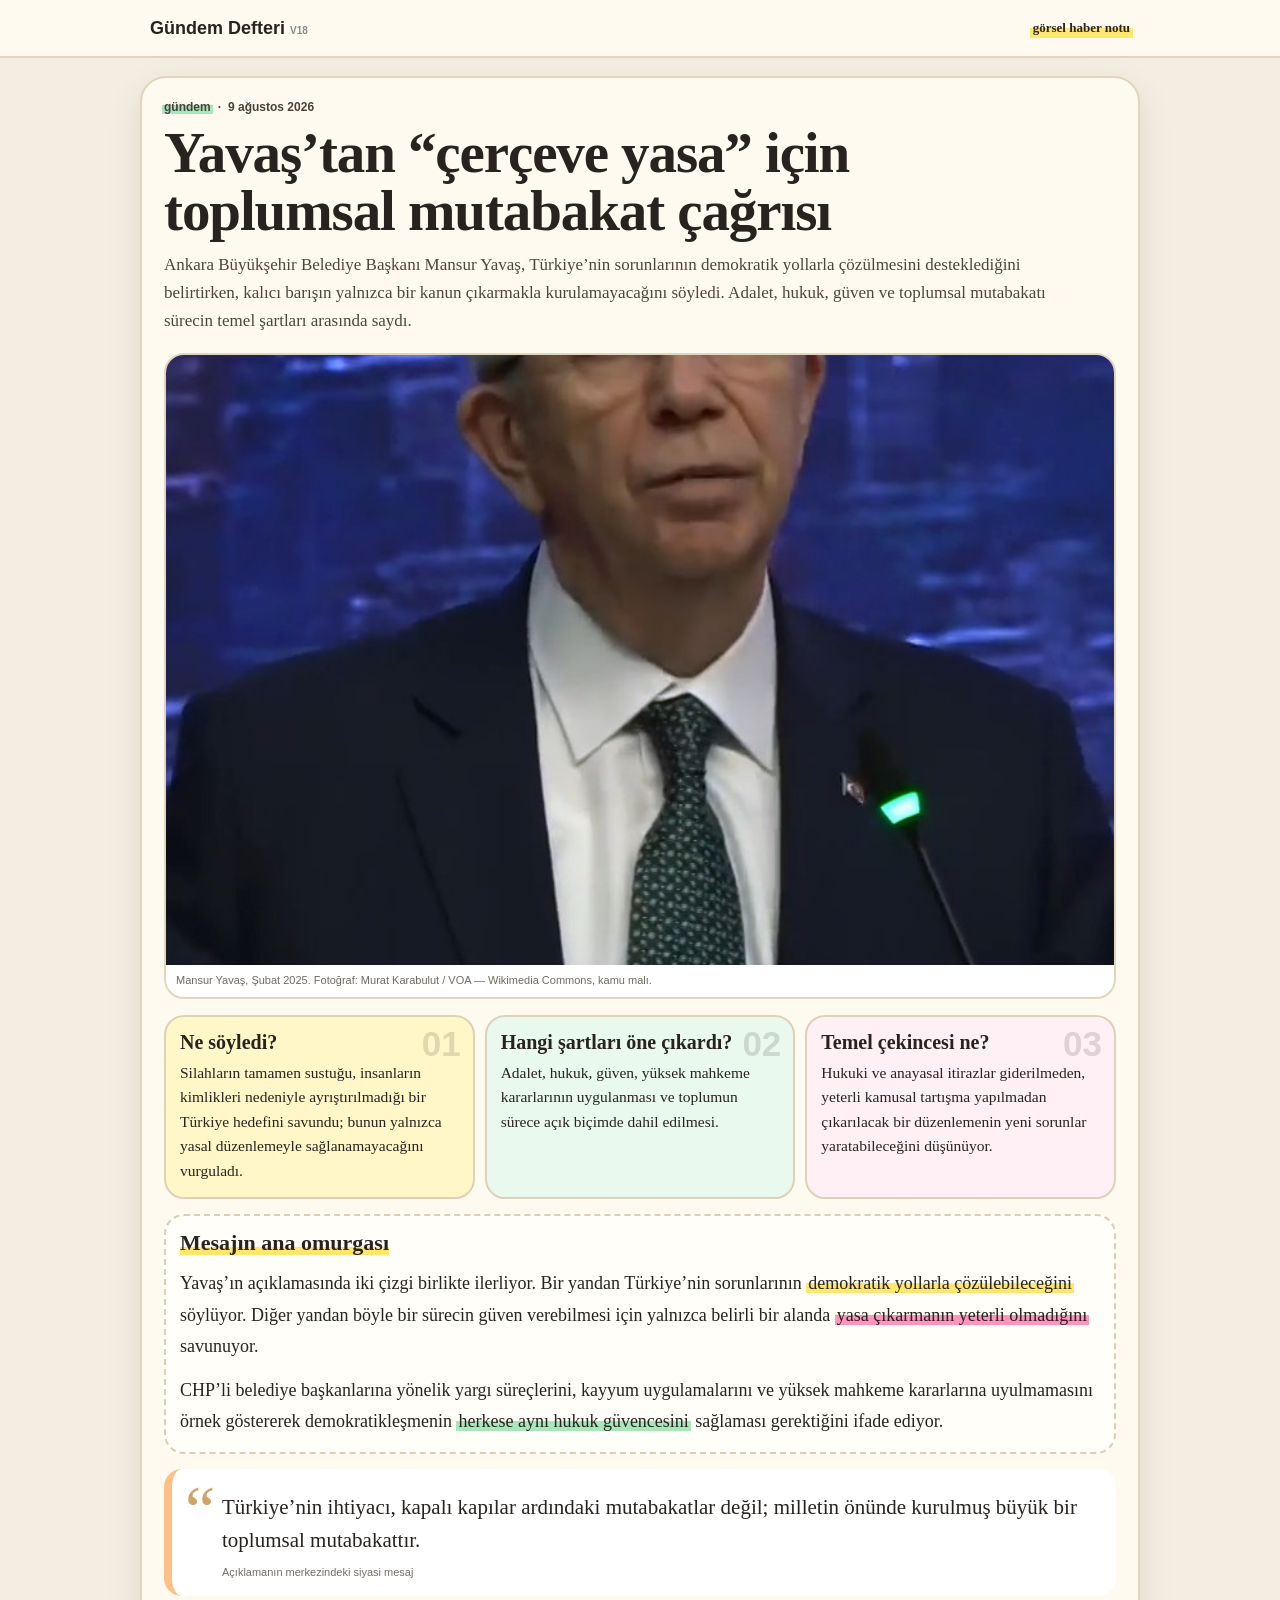
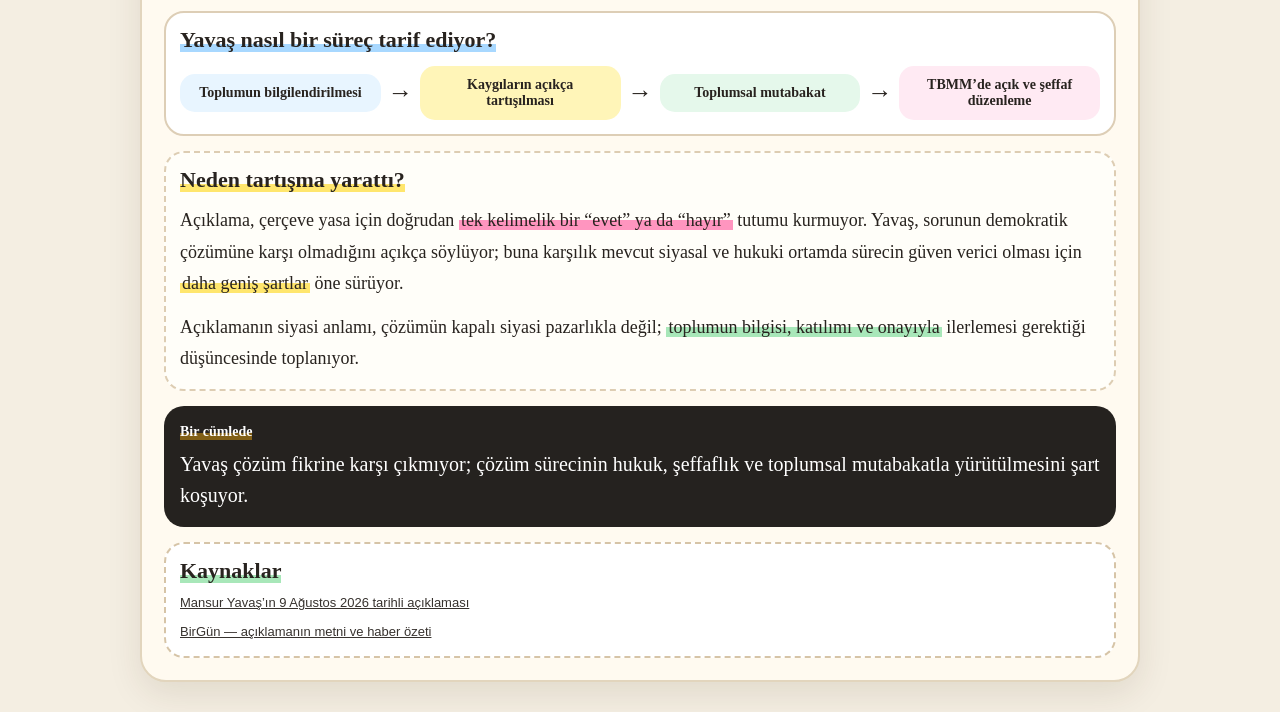
==== article.html @ c3c92a4d "Add files via upload" ====
<!doctype html>
<html lang="tr">
<head>
  <meta charset="utf-8">
  <meta name="viewport" content="width=device-width,initial-scale=1,viewport-fit=cover">
  <title>Gündem Defteri</title>
  <link rel="stylesheet" href="design-system.css">
</head>
<body>
  <header class="article-toolbar">
    <div class="toolbar-inner">
      <a class="brand" href="index.html">Gündem Defteri <small style="font-size:10px;color:#888;font-weight:700">V18</small></a>
      <span class="hand badge">görsel haber notu</span>
    </div>
  </header>
  <main id="articleRoot" class="article-shell" aria-live="polite">
    <div class="loading">Haber yükleniyor…</div>
  </main>
  <script src="data.js"></script>
  <script src="components.js"></script>
</body>
</html>
---- design-system.css ----
*{box-sizing:border-box}
:root{
 --paper:#fffaf0;--paper2:#fff6e8;--ink:#28231f;--muted:#6d655c;--line:#e2d5bd;
 --yellow:#ffe66d;--green:#a8e7b9;--pink:#ff95bf;--blue:#a8d8ff;--orange:#ffc087;
 --shadow:0 12px 34px rgba(55,37,13,.10);
}
html,body{margin:0;min-height:100%;background:#f4eee2;color:var(--ink);font-family:Arial,Helvetica,sans-serif}
img{display:block;max-width:100%} a{color:inherit}.hand{font-family:"Segoe Print","Bradley Hand","Comic Sans MS",cursive}
.article-toolbar{position:sticky;top:0;z-index:10;height:58px;background:rgba(255,250,240,.96);backdrop-filter:blur(8px);border-bottom:2px solid var(--line)}
.toolbar-inner{width:min(980px,calc(100% - 18px));height:100%;margin:auto;display:flex;align-items:center;justify-content:space-between;gap:14px}
.brand{text-decoration:none;font-weight:900;font-size:18px}.badge{font-size:13px;font-weight:900;position:relative;z-index:1}.badge:after{content:"";position:absolute;left:-3px;right:-3px;bottom:-2px;height:10px;background:var(--yellow);z-index:-1}
.article-shell{width:min(1000px,calc(100% - 12px));margin:12px auto 30px}.loading,.error-card{background:#fff;border:2px solid var(--line);border-radius:20px;padding:20px}
.article{background:var(--paper);border:2px solid var(--line);border-radius:26px;box-shadow:var(--shadow);padding:14px;overflow:hidden}
.article-head{max-width:900px}.article-meta{display:flex;gap:7px;font:900 12px Arial;color:#49423b;text-transform:lowercase}.article-meta span:first-child{position:relative;z-index:1}.article-meta span:first-child:after{content:"";position:absolute;left:-2px;right:-2px;bottom:0;height:9px;background:var(--green);z-index:-1}
.article-head h1{margin:10px 0 12px;font-size:clamp(31px,7vw,57px);line-height:1.01;letter-spacing:-1.1px}.lead{margin:0;font-size:17px;line-height:1.65;color:#4d453d}
.hero-photo{margin:18px 0 0;border:2px solid var(--line);border-radius:20px;overflow:hidden;background:#eee2cc}.hero-photo img{width:100%;max-height:610px;object-fit:cover}.hero-photo figcaption{padding:8px 10px;background:#fff;font:11px/1.4 Arial;color:#72695f}
.article-content{display:grid;gap:15px;margin-top:16px}
.summary-grid{display:grid;grid-template-columns:1fr;gap:10px}.summary-card{position:relative;border:2px solid #dfd0b8;border-radius:20px;padding:14px;overflow:hidden}.summary-card h2{margin:0 38px 7px 0;font-size:20px}.summary-card p{margin:0;font-size:15.5px;line-height:1.58}.summary-index{position:absolute;top:7px;right:12px;font:900 35px Arial;opacity:.15}.tone-yellow{background:#fff7c8}.tone-green{background:#eaf9ee}.tone-pink{background:#fff0f6}.tone-blue{background:#edf7ff}.tone-orange{background:#fff1df}
.notebook-block{background:#fffef9;border:2px dashed #ddcdb3;border-radius:20px;padding:14px}.section-title{display:inline;margin:0 0 10px;font-size:22px;line-height:1.2;background:linear-gradient(transparent 68%,var(--yellow) 68%)}.notebook-block p{margin:12px 0 0;font-size:18px;line-height:1.75}
mark{color:inherit;padding:0 2px;background:transparent}.hl-yellow{background:linear-gradient(transparent 48%,var(--yellow) 48%)}.hl-green{background:linear-gradient(transparent 48%,var(--green) 48%)}.hl-pink{background:linear-gradient(transparent 48%,var(--pink) 48%)}.hl-blue{background:linear-gradient(transparent 48%,var(--blue) 48%)}.hl-orange{background:linear-gradient(transparent 48%,var(--orange) 48%)}
.quote-note{position:relative;background:#fff;border-left:8px solid var(--orange);border-radius:18px;padding:22px 17px 16px 50px}.quote-mark{position:absolute;left:13px;top:2px;font:68px Georgia;color:#d3a267}.quote-note p{margin:0;font-size:21px;line-height:1.55}.quote-note span{display:block;margin-top:9px;font:11px/1.4 Arial;color:#776e63}
.infographic{background:#fff;border:2px solid #ddceb6;border-radius:20px;padding:14px}.infographic .section-title{background:linear-gradient(transparent 68%,var(--blue) 68%)}.flow{display:flex;align-items:center;gap:7px;flex-wrap:wrap;margin-top:12px}.flow-node{flex:1 1 145px;padding:11px 12px;border-radius:15px;text-align:center;font-size:14px;font-weight:900}.flow-arrow{font:25px Arial}.infographic .tone-blue{background:#e8f5ff}.infographic .tone-yellow{background:#fff5b8}.infographic .tone-green{background:#e5f8eb}.infographic .tone-pink{background:#ffeaf3}
.takeaway{background:#25221f;color:#fff;border-radius:20px;padding:16px}.takeaway-label{display:inline-block;font-weight:900;font-size:14px;background:linear-gradient(transparent 55%,#815f16 55%)}.takeaway p{margin:9px 0 0;font-size:20px;line-height:1.55}
.sources{background:#fff;border:2px dashed #d6c4a7;border-radius:20px;padding:14px}.sources .section-title{background:linear-gradient(transparent 68%,var(--green) 68%)}.sources a{display:block;margin:10px 0 0;font:13px/1.45 Arial;color:#37322e}
.launcher{min-height:100vh;display:grid;place-items:center;padding:16px}.launcher-card{width:min(680px,100%);background:#fff;border:1px solid #ddd;border-radius:24px;padding:24px;box-shadow:0 12px 30px rgba(0,0,0,.07)}.launcher-kicker{font:900 11px Arial;letter-spacing:1px;color:#a1101b}.launcher-card h1{font-size:38px;margin:8px 0}.launcher-card p{line-height:1.6;color:#50545a}.launch-button{display:inline-block;margin-top:8px;padding:12px 16px;border-radius:14px;background:#171717;color:white;text-decoration:none;font-weight:800}.launcher-note{margin-top:18px;font-size:12px;color:#777}.launcher code,.error-card code{background:#f3f3f3;padding:2px 5px;border-radius:5px}
@media(min-width:760px){.article{padding:22px}.summary-grid{grid-template-columns:repeat(3,1fr)}.article-shell{margin-top:18px}}
@media(max-width:520px){.article-shell{width:calc(100% - 8px);margin-top:6px}.article{padding:11px;border-radius:20px}.article-head h1{font-size:35px}.lead{font-size:16px}.hero-photo img{aspect-ratio:4/3;max-height:none}.notebook-block p{font-size:17px}.quote-note p{font-size:18px}.flow-arrow{display:none}}

/* ===== V11 HOME ===== */
.home-body{
  margin:0;
  width:100%;
  height:100%;
  overflow:hidden;
  background:#f2f3f5;
  color:#171717;
  font-family:Arial,Helvetica,sans-serif;
}
.home-header{
  height:60px;
  background:#fff;
  border-bottom:1px solid #dfe3e8;
}
.home-header-inner{
  width:min(1180px,calc(100% - 18px));
  height:100%;
  margin:auto;
  display:flex;
  align-items:center;
  gap:18px;
}
.home-logo{
  color:#171717;
  text-decoration:none;
  font-size:22px;
  font-weight:900;
  letter-spacing:-.6px;
  white-space:nowrap;
}
.home-nav{
  min-width:0;
  display:flex;
  gap:8px;
  overflow-x:auto;
  scrollbar-width:none;
}
.home-nav::-webkit-scrollbar{display:none}
.home-nav a{
  flex:0 0 auto;
  color:#444;
  text-decoration:none;
  font-size:12px;
  font-weight:700;
  background:#f4f5f7;
  border-radius:999px;
  padding:8px 11px;
}
.home-shell{
  width:100%;
  height:calc(100dvh - 60px);
  padding:10px;
  display:grid;
  place-items:center;
  overflow:hidden;
}
.home-slider{
  position:relative;
  width:min(1000px,100%);
  height:min(720px,calc(100dvh - 82px));
  background:#fff;
  border:1px solid #dfe3e8;
  border-radius:24px;
  overflow:hidden;
  box-shadow:0 10px 30px rgba(0,0,0,.08);
}
#homeSlides{position:absolute;inset:0 0 54px}
.home-slide{
  position:absolute;
  inset:0;
  display:none;
  grid-template-rows:minmax(0,1fr) auto;
  background:#fff;
}
.home-slide.active{display:grid}
.home-media{
  position:relative;
  min-height:0;
  overflow:hidden;
  background:#dfe3e8;
  cursor:grab;
  touch-action:pan-y;
  user-select:none;
  -webkit-user-select:none;
}
.home-media.dragging{cursor:grabbing}
.home-media img{
  width:100%;
  height:100%;
  object-fit:cover;
  object-position:center;
  pointer-events:none;
}
.home-category,.home-swipe{
  position:absolute;
  z-index:4;
  top:12px;
  background:rgba(255,255,255,.94);
  backdrop-filter:blur(5px);
  padding:6px 10px;
  border-radius:999px;
  font-size:11px;
  font-weight:800;
  box-shadow:0 2px 8px rgba(0,0,0,.07);
}
.home-category{left:12px}
.home-swipe{right:12px}
.home-arrow{
  position:absolute;
  z-index:5;
  top:50%;
  transform:translateY(-50%);
  width:44px;
  height:66px;
  border:0;
  background:rgba(255,255,255,.93);
  color:#222;
  font-size:36px;
  cursor:pointer;
  box-shadow:0 3px 10px rgba(0,0,0,.12);
}
.home-arrow.prev{left:0;border-radius:0 12px 12px 0}
.home-arrow.next{right:0;border-radius:12px 0 0 12px}
.home-copy{
  padding:16px 18px 15px;
  min-width:0;
}
.home-copy h1{
  margin:0;
  font-family:Arial,Helvetica,sans-serif;
  font-size:clamp(25px,5vw,43px);
  line-height:1.02;
  letter-spacing:-1px;
  overflow-wrap:anywhere;
}
.home-copy p{
  margin:9px 0 8px;
  font-family:Arial,Helvetica,sans-serif;
  font-size:14px;
  line-height:1.5;
  color:#5b6169;
}
.home-open-label{
  font-size:11px;
  font-weight:800;
  color:#b20f19;
}
.home-open-label.muted{color:#81868c}
.home-bottom{
  position:absolute;
  left:0;right:0;bottom:0;
  height:54px;
  border-top:1px solid #e2e5e9;
  background:#fff;
  display:flex;
  align-items:center;
  gap:10px;
  padding:8px 12px;
}
.home-pager{
  min-width:0;
  display:flex;
  gap:5px;
  overflow-x:auto;
  scrollbar-width:none;
  flex:1;
}
.home-pager::-webkit-scrollbar{display:none}
.home-pager button{
  flex:0 0 30px;
  width:30px;
  height:30px;
  border-radius:50%;
  border:1px solid #d8dde3;
  background:#fff;
  color:#222;
  font-size:11px;
  font-weight:800;
  cursor:pointer;
}
.home-pager button.active{
  background:#171717;
  color:#fff;
  border-color:#171717;
}
.home-drag-hint{
  flex:0 0 auto;
  white-space:nowrap;
  font-size:10px;
  font-weight:700;
  color:#666;
}
.feed-placeholder{
  width:100%;
  height:100%;
  background:
    radial-gradient(circle at 70% 20%,rgba(255,255,255,.18),transparent 28%),
    linear-gradient(135deg,var(--placeholder),#1c2530);
  color:white;
  display:flex;
  flex-direction:column;
  justify-content:flex-end;
  align-items:flex-start;
  padding:30px;
}
.placeholder-index{
  font-family:Arial Black,Arial,sans-serif;
  font-size:clamp(86px,18vw,190px);
  line-height:.8;
  opacity:.16;
}
.placeholder-label{
  margin-top:18px;
  font-size:12px;
  font-weight:900;
  letter-spacing:2px;
  opacity:.75;
}
.home-error{padding:30px;font-family:Arial,Helvetica,sans-serif}

@media(min-width:760px){
  #homeSlides{bottom:56px}
  .home-slide{grid-template-rows:minmax(0,1fr) 190px}
  .home-copy{padding:18px 22px}
}
@media(max-width:560px){
  .home-header{height:56px}
  .home-header-inner{gap:9px}
  .home-logo{font-size:18px}
  .home-nav a{font-size:11px;padding:7px 9px}
  .home-shell{
    height:calc(100dvh - 56px);
    padding:5px;
  }
  .home-slider{
    height:calc(100dvh - 64px);
    border-radius:17px;
  }
  #homeSlides{bottom:50px}
  .home-slide{grid-template-rows:minmax(0,58%) minmax(0,42%)}
  .home-copy{
    padding:12px 13px 10px;
    overflow:hidden;
  }
  .home-copy h1{font-size:25px}
  .home-copy p{
    font-size:13px;
    line-height:1.4;
    display:-webkit-box;
    -webkit-line-clamp:3;
    -webkit-box-orient:vertical;
    overflow:hidden;
  }
  .home-bottom{height:50px;padding:7px 8px}
  .home-pager button{flex-basis:26px;width:26px;height:26px;font-size:10px}
  .home-drag-hint{display:none}
  .feed-placeholder{padding:20px}
}
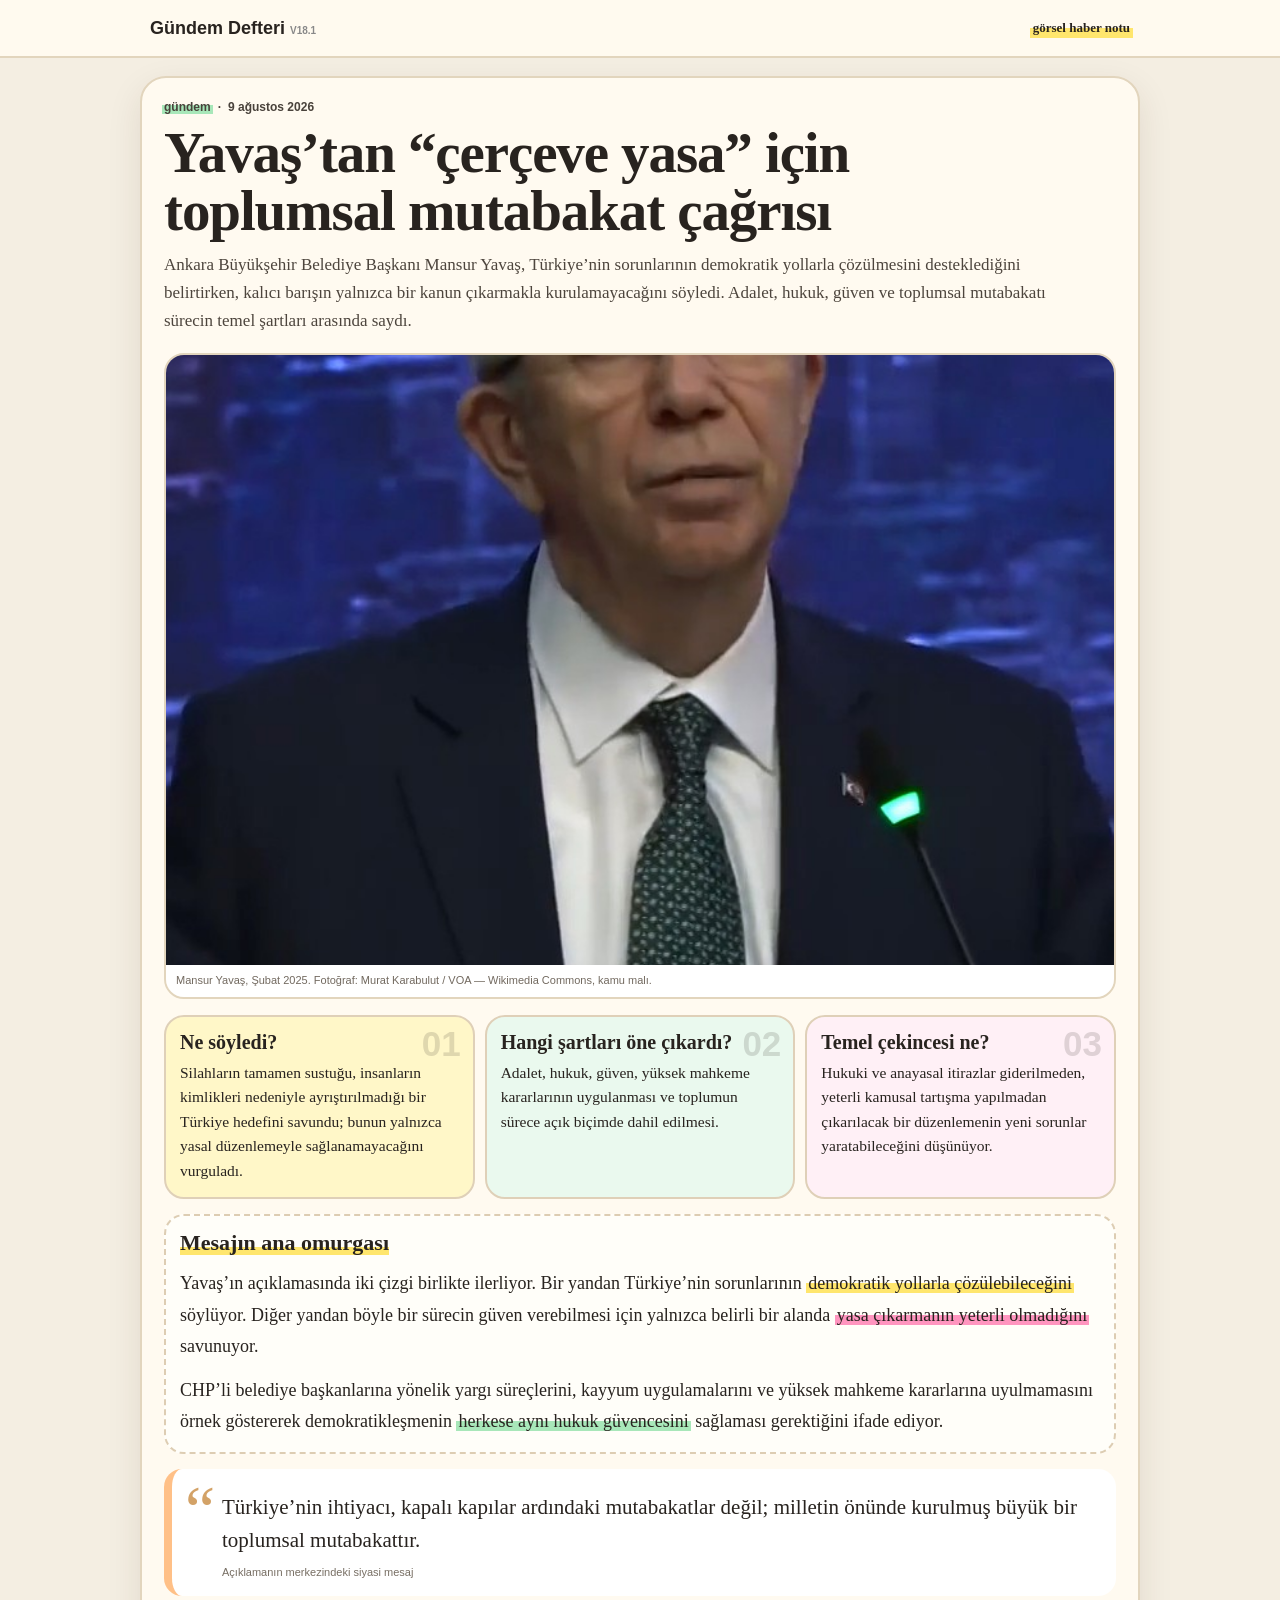
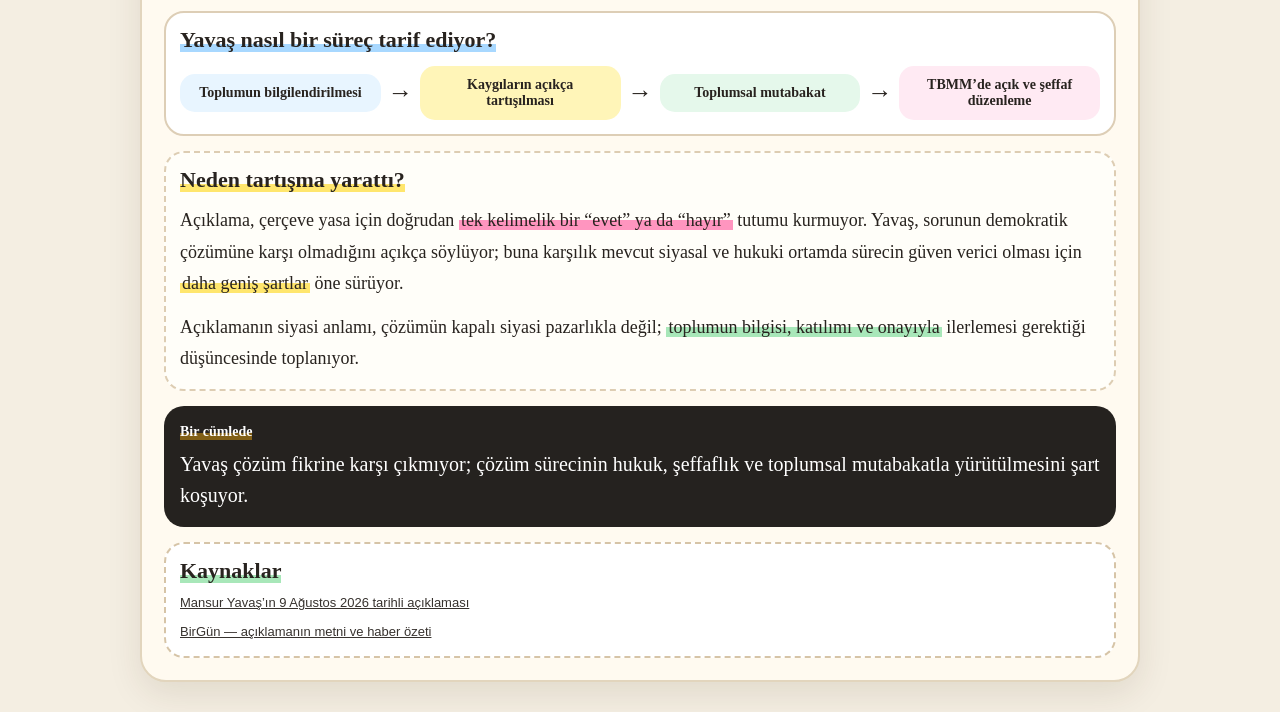
==== commit 7e25a931: "Add files via upload" ====
--- a/article.html
+++ b/article.html
@@ -9,7 +9,7 @@
 <body>
   <header class="article-toolbar">
     <div class="toolbar-inner">
-      <a class="brand" href="index.html">Gündem Defteri <small style="font-size:10px;color:#888;font-weight:700">V18</small></a>
+      <a class="brand" href="index.html">Gündem Defteri <small style="font-size:10px;color:#888;font-weight:700">V18.1</small></a>
       <span class="hand badge">görsel haber notu</span>
     </div>
   </header>
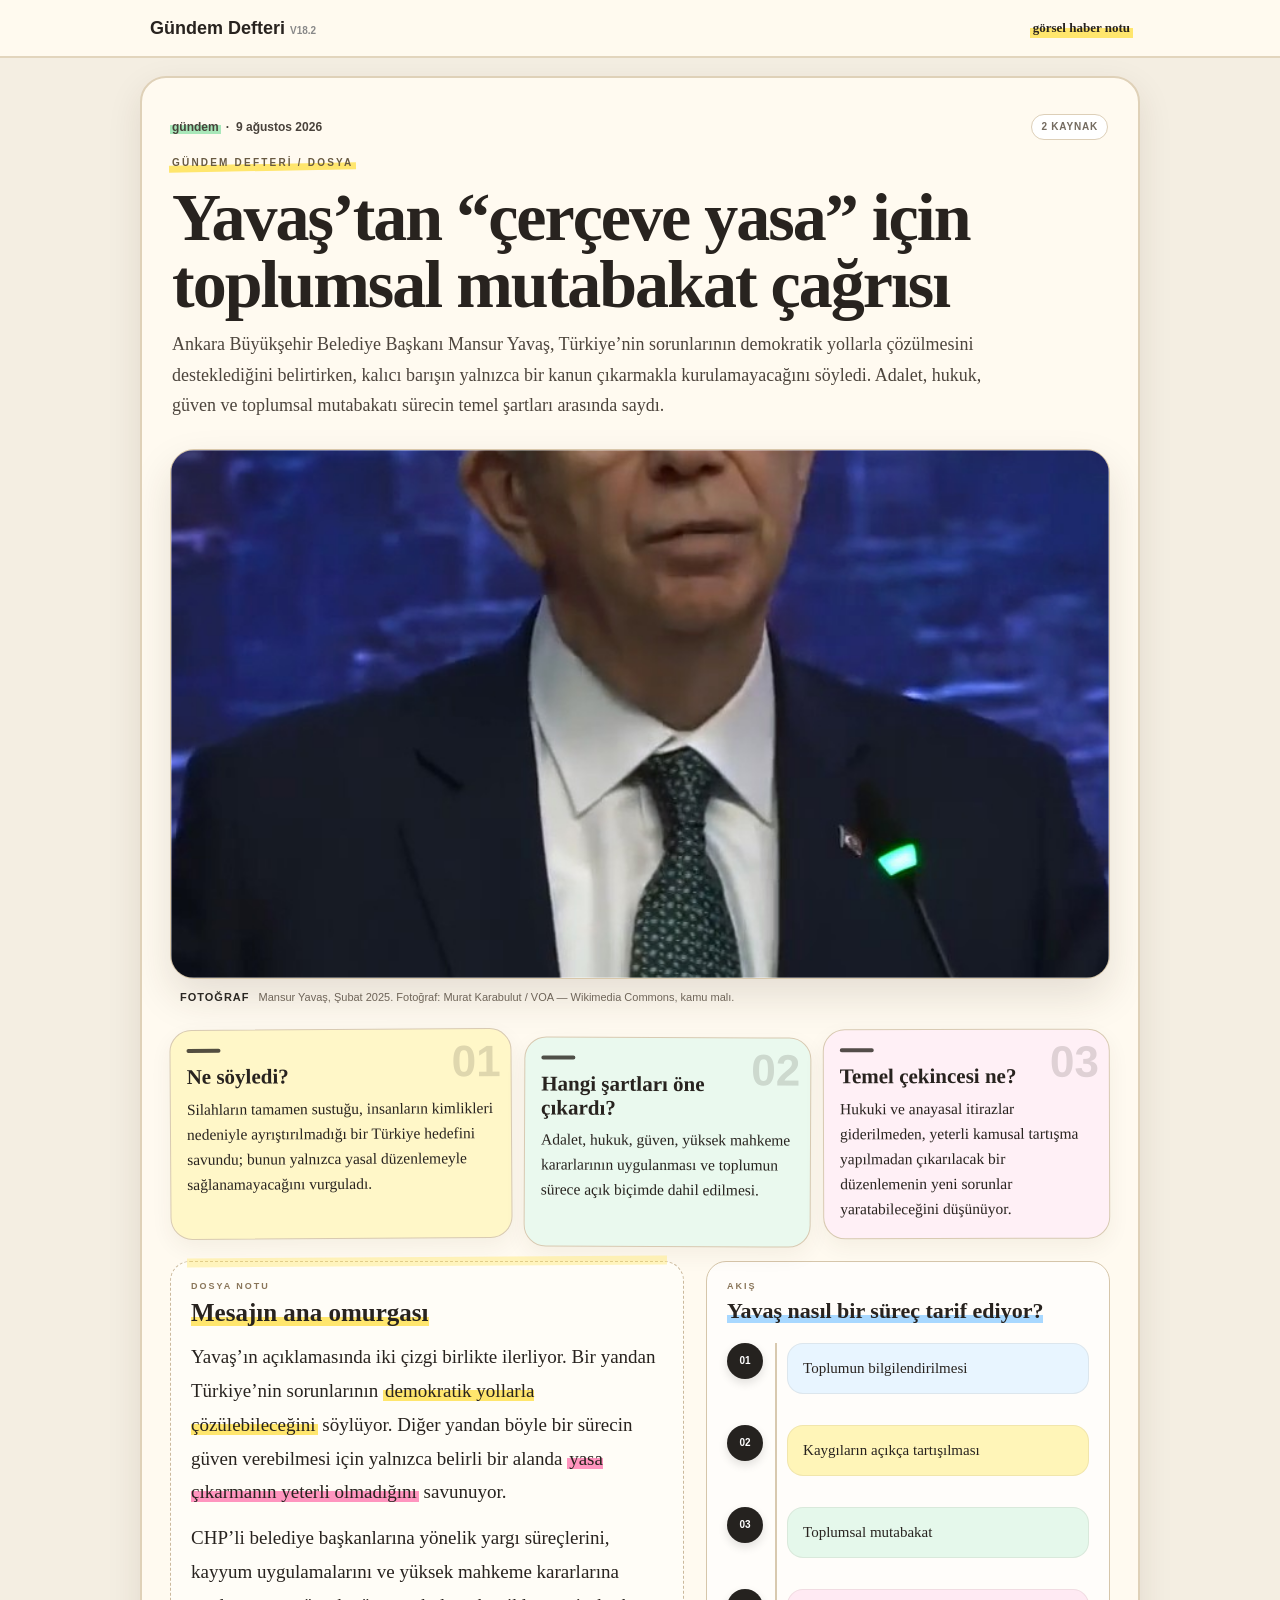
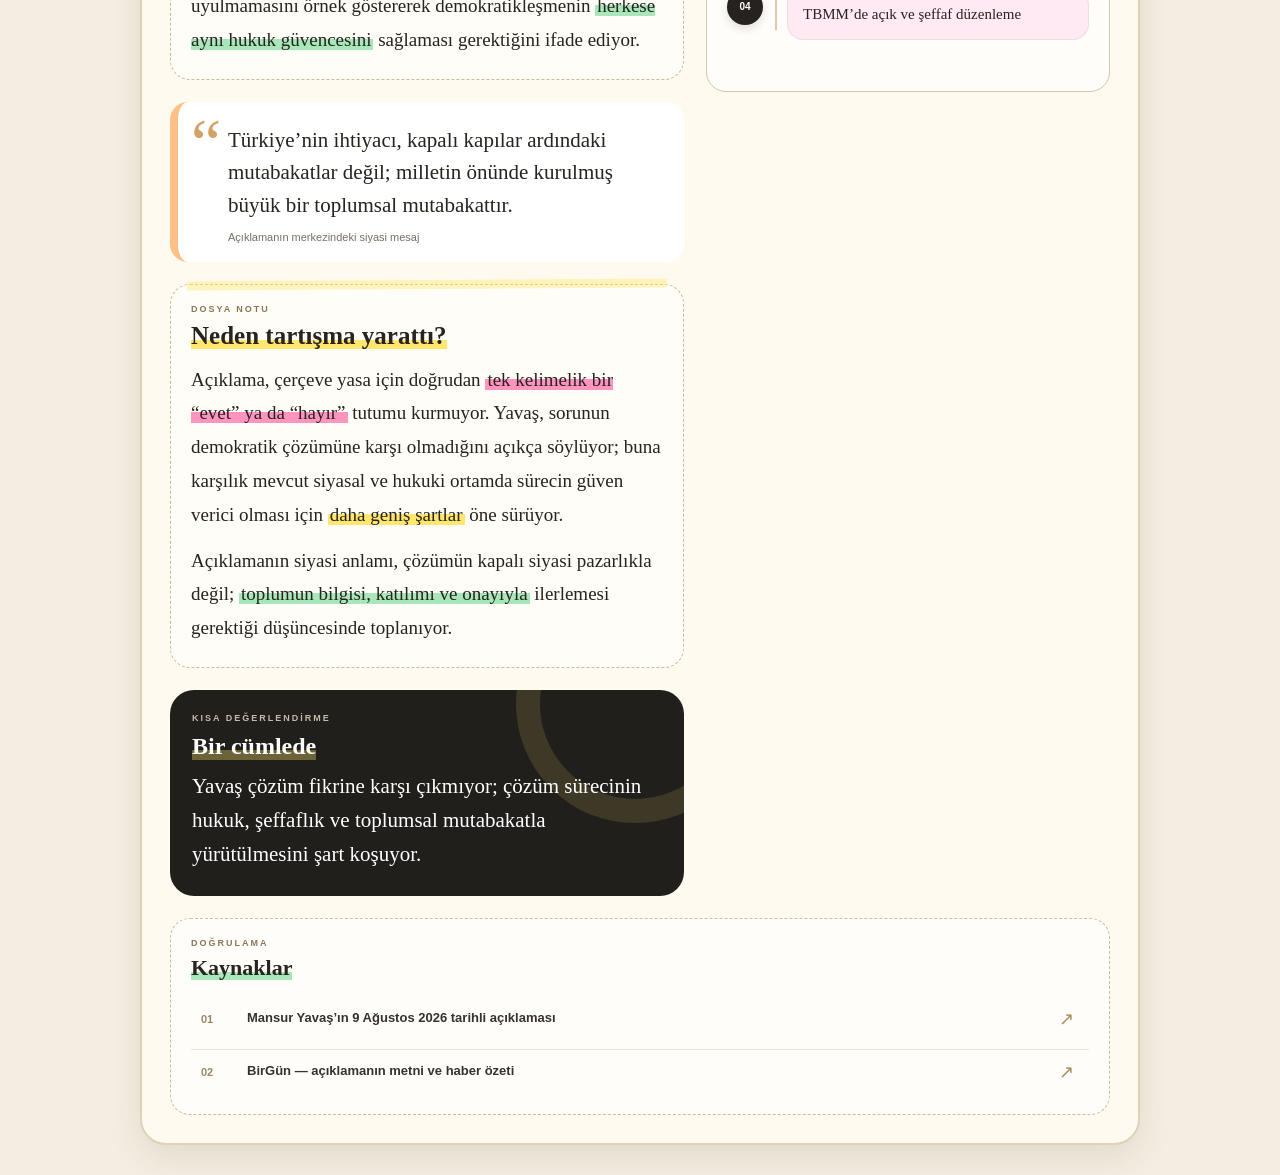
==== commit 7915d3e6: "Premium detay CSS katmanını bağla" ====
--- a/article.html
+++ b/article.html
@@ -5,11 +5,12 @@
   <meta name="viewport" content="width=device-width,initial-scale=1,viewport-fit=cover">
   <title>Gündem Defteri</title>
   <link rel="stylesheet" href="design-system.css">
+  <link rel="stylesheet" href="premium-detail.css">
 </head>
 <body>
   <header class="article-toolbar">
     <div class="toolbar-inner">
-      <a class="brand" href="index.html">Gündem Defteri <small style="font-size:10px;color:#888;font-weight:700">V18.1</small></a>
+      <a class="brand" href="index.html">Gündem Defteri <small style="font-size:10px;color:#888;font-weight:700">V18.2</small></a>
       <span class="hand badge">görsel haber notu</span>
     </div>
   </header>
--- a/premium-detail.css
+++ b/premium-detail.css
@@ -0,0 +1,88 @@
+/* Gündem Defteri — premium article layer */
+.premium-article{position:relative;background:#fffaf0;border-color:#dfd1b8}
+.premium-head{max-width:940px;padding:8px 2px 4px}
+.article-topline{display:flex;align-items:center;justify-content:space-between;gap:12px}
+.source-count{font:800 10px/1 Arial,sans-serif;letter-spacing:.8px;text-transform:uppercase;color:#746b60;background:#fff;border:1px solid #ddcfb8;border-radius:999px;padding:7px 9px}
+.headline-mark{display:inline-block;margin-top:18px;font:900 10px/1 Arial,sans-serif;letter-spacing:2.2px;color:#685a42;position:relative;z-index:1}
+.headline-mark:after{content:"";position:absolute;left:-3px;right:-3px;bottom:-3px;height:7px;background:var(--yellow);z-index:-1;transform:rotate(-1deg)}
+.premium-head h1{max-width:920px;font-size:clamp(36px,7vw,68px);line-height:.98;letter-spacing:-2px;margin-top:14px}
+.premium-head .lead{max-width:850px;font-size:18px;line-height:1.7}
+
+.premium-hero{margin-top:24px;border:0;background:transparent;border-radius:0;overflow:visible}
+.hero-frame{position:relative;overflow:hidden;border-radius:24px;border:1px solid #d8c7aa;background:#e7dac4;box-shadow:0 18px 40px rgba(53,38,20,.13)}
+.hero-frame:before{content:"";position:absolute;z-index:2;inset:0;box-shadow:inset 0 0 0 1px rgba(255,255,255,.35);pointer-events:none}
+.premium-hero img{width:100%;aspect-ratio:16/9;max-height:none;object-fit:cover}
+.premium-hero figcaption{display:flex;gap:9px;align-items:flex-start;margin:0 8px;padding:10px 2px 0;background:transparent;border:0;font:11px/1.5 Arial,sans-serif;color:#73695d}
+.premium-hero figcaption span{font-weight:900;letter-spacing:1px;color:#2b2824}
+
+.premium-content{gap:22px;margin-top:24px}
+.section-kicker{margin-bottom:7px;font:900 9px/1 Arial,sans-serif;letter-spacing:2px;color:#8a765a}
+
+.premium-summary{gap:12px}
+.premium-summary .summary-card{border:1px solid #d8cab2;box-shadow:0 8px 22px rgba(62,44,19,.06);padding:18px 16px 17px;border-radius:22px;min-height:180px}
+.premium-summary .summary-card-1{transform:rotate(-.35deg)}
+.premium-summary .summary-card-2{transform:translateY(8px) rotate(.25deg)}
+.premium-summary .summary-card-3{transform:rotate(-.15deg)}
+.summary-rule{width:34px;height:4px;border-radius:4px;background:#29251f;margin-bottom:13px;opacity:.8}
+.premium-summary .summary-card h2{font-size:21px;line-height:1.12;margin-right:40px}
+.premium-summary .summary-card p{font-size:15.5px;line-height:1.62}
+.premium-summary .summary-index{font-size:44px;right:10px;top:7px}
+
+.editorial-note{position:relative;padding:20px 20px 22px;background:#fffdf7;border:1px dashed #cbb99c}
+.editorial-note:before{content:"";position:absolute;left:16px;right:16px;top:-5px;height:9px;background:rgba(255,230,109,.42);transform:rotate(-.35deg);z-index:0}
+.editorial-note .section-title{position:relative;font-size:25px}
+.editorial-note p{max-width:860px;font-size:19px;line-height:1.78}
+
+.timeline-card{padding:20px;background:#fffdfa;border:1px solid #d6c6aa}
+.timeline{display:grid;gap:0;margin-top:18px}
+.timeline-item{display:grid;grid-template-columns:40px 18px 1fr;align-items:stretch;min-height:82px}
+.timeline-dot{align-self:start;width:36px;height:36px;border-radius:50%;display:grid;place-items:center;background:#25221f;color:#fff;font:900 10px Arial,sans-serif;box-shadow:0 4px 10px rgba(0,0,0,.12)}
+.timeline-line{position:relative}
+.timeline-line:before{content:"";position:absolute;left:8px;top:0;bottom:0;width:2px;background:#d8c9af}
+.timeline-item:last-child .timeline-line:before{bottom:50%}
+.timeline-body{align-self:start;margin:0 0 14px 2px;padding:13px 15px;border-radius:16px;font-size:15px;line-height:1.55;border:1px solid rgba(80,60,30,.08)}
+
+.premium-takeaway{position:relative;padding:24px 22px 25px;border-radius:24px;background:#211f1c;overflow:hidden}
+.premium-takeaway:after{content:"";position:absolute;width:190px;height:190px;border-radius:50%;right:-70px;top:-105px;border:24px solid rgba(255,230,109,.13)}
+.takeaway-eyebrow{font:900 9px/1 Arial,sans-serif;letter-spacing:2px;color:#c6b9a7;margin-bottom:10px}
+.premium-takeaway .takeaway-label{font-size:24px;position:relative;z-index:1;background:linear-gradient(transparent 62%,rgba(255,230,109,.34) 62%)}
+.premium-takeaway p{position:relative;z-index:1;max-width:820px;font-size:21px;line-height:1.62}
+
+.premium-sources{padding:20px;border:1px dashed #cdbb9d;background:#fffdf9}
+.source-list{display:grid;gap:8px;margin-top:15px}
+.premium-sources .source-list a{display:grid;grid-template-columns:36px 1fr 20px;align-items:center;gap:10px;margin:0;padding:11px 10px;border-top:1px solid #eee4d4;text-decoration:none;transition:transform .15s ease,background .15s ease}
+.premium-sources .source-list a:first-child{border-top:0}
+.premium-sources .source-list a:hover{background:#fff6df;transform:translateX(3px)}
+.premium-sources .source-list a span{font:900 11px Arial,sans-serif;color:#9a876a}
+.premium-sources .source-list a b{font:700 13px/1.45 Arial,sans-serif;color:#37322e}
+.premium-sources .source-list a em{font:normal 18px Arial,sans-serif;color:#a98d62}
+
+@media(min-width:820px){
+ .premium-article{padding:28px}
+ .premium-content{grid-template-columns:minmax(0,1.12fr) minmax(280px,.88fr);align-items:start}
+ .premium-summary{grid-column:1/-1;grid-template-columns:1.12fr .94fr .94fr}
+ .editorial-note{grid-column:1/2}
+ .timeline-card{grid-column:2/3;grid-row:2/4}
+ .premium-takeaway{grid-column:1/2}
+ .premium-sources{grid-column:1/-1}
+}
+
+@media(max-width:560px){
+ .premium-head h1{font-size:38px;letter-spacing:-1.3px}
+ .premium-head .lead{font-size:16px;line-height:1.62}
+ .headline-mark{margin-top:14px}
+ .premium-hero{margin-top:16px}
+ .hero-frame{border-radius:18px}
+ .premium-hero img{aspect-ratio:4/3}
+ .premium-summary .summary-card{min-height:0;transform:none!important;padding:15px}
+ .editorial-note{padding:16px}
+ .editorial-note p{font-size:17px;line-height:1.7}
+ .timeline-card{padding:16px}
+ .timeline-item{grid-template-columns:36px 13px 1fr}
+ .timeline-dot{width:32px;height:32px}
+ .timeline-line:before{left:6px}
+ .timeline-body{font-size:14px;padding:11px 12px}
+ .premium-takeaway{padding:20px 17px}
+ .premium-takeaway p{font-size:18px}
+ .source-count{display:none}
+}
